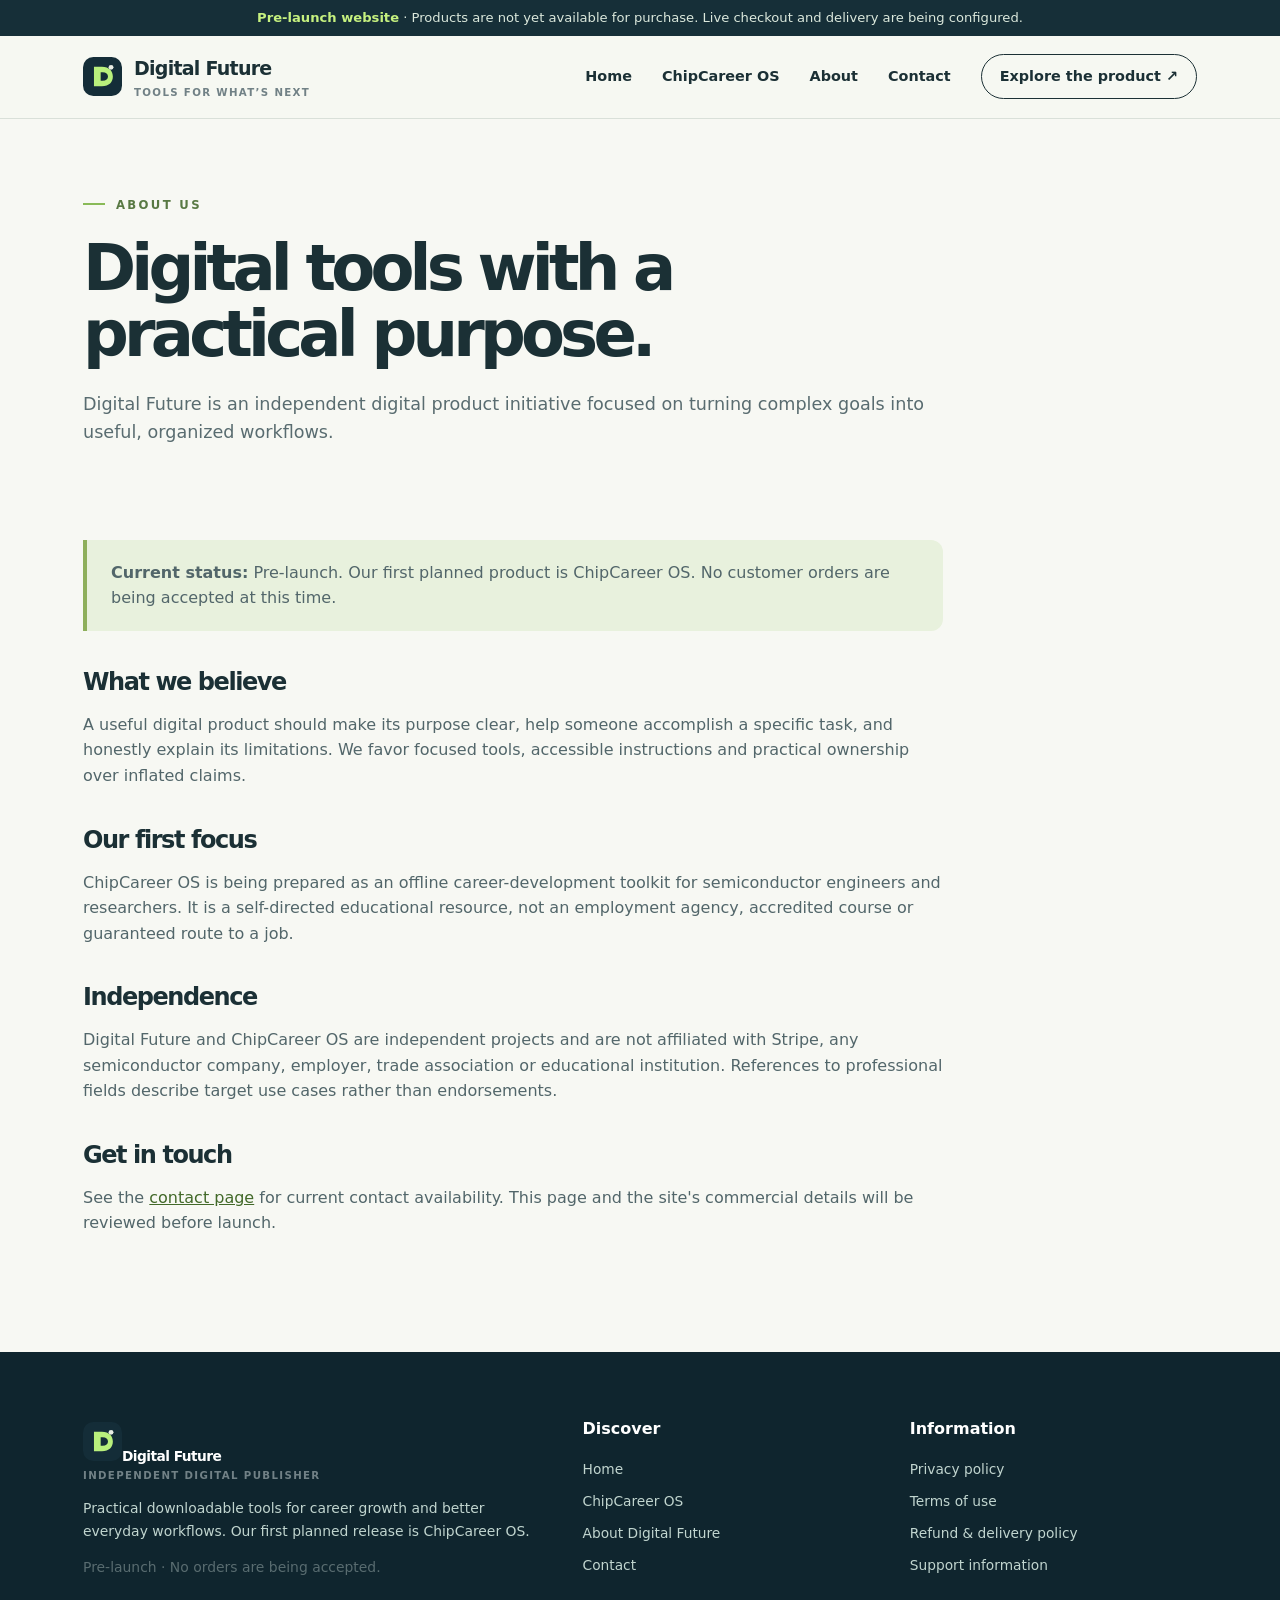
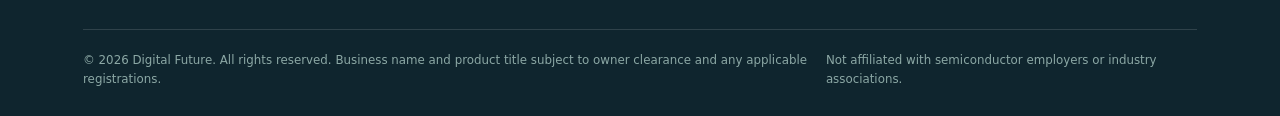
==== about.html @ 2b4f5a39 "Initial Digital Future website" ====
<!doctype html><html lang="en"><head><meta charset="utf-8"><meta name="viewport" content="width=device-width, initial-scale=1"><meta name="theme-color" content="#152f38"><meta name="description" content="Learn about Digital Future, an independent digital product studio creating practical tools for professional growth."><title>About | Digital Future</title><link rel="icon" href="./assets/logo.svg" type="image/svg+xml"><link rel="stylesheet" href="./assets/site.css"></head><body><a class="skip" href="#main">Skip to content</a><div class="notice"><strong>Pre-launch website</strong> · Products are not yet available for purchase. Live checkout and delivery are being configured.</div><div class="navwrap"><div class="container nav"><a href="./index.html" class="logo" aria-label="Digital Future home"><img src="./assets/logo.svg" alt=""><span>Digital Future<small>Tools for what’s next</small></span></a><button class="navtoggle" data-menu aria-expanded="false" aria-controls="navlinks" aria-label="Toggle navigation">☰</button><nav class="links" id="navlinks" aria-label="Main navigation"><a href="./index.html">Home</a><a href="./chipcareer-os.html">ChipCareer OS</a><a href="./about.html">About</a><a href="./contact.html">Contact</a><a class="navaction" href="./chipcareer-os.html">Explore the product ↗</a></nav></div></div><main id="main"><div class="container"><div class="pagehero"><div class="eyebrow">About us</div><h1>Digital tools with a practical purpose.</h1><p>Digital Future is an independent digital product initiative focused on turning complex goals into useful, organized workflows.</p></div><div class="prose"><div class="info"><p><strong>Current status:</strong> Pre-launch. Our first planned product is ChipCareer OS. No customer orders are being accepted at this time.</p></div><h2>What we believe</h2><p>A useful digital product should make its purpose clear, help someone accomplish a specific task, and honestly explain its limitations. We favor focused tools, accessible instructions and practical ownership over inflated claims.</p><h2>Our first focus</h2><p>ChipCareer OS is being prepared as an offline career-development toolkit for semiconductor engineers and researchers. It is a self-directed educational resource, not an employment agency, accredited course or guaranteed route to a job.</p><h2>Independence</h2><p>Digital Future and ChipCareer OS are independent projects and are not affiliated with Stripe, any semiconductor company, employer, trade association or educational institution. References to professional fields describe target use cases rather than endorsements.</p><h2>Get in touch</h2><p>See the <a href="./contact.html">contact page</a> for current contact availability. This page and the site's commercial details will be reviewed before launch.</p></div></div></main><footer class="footer"><div class="container"><div class="footergrid"><div><a href="./index.html" class="logo"><img src="./assets/logo.svg" alt=""><span>Digital Future<small>Independent digital publisher</small></span></a><p>Practical downloadable tools for career growth and better everyday workflows. Our first planned release is ChipCareer OS.</p><p class="micro">Pre-launch · No orders are being accepted.</p></div><div><h4>Discover</h4><a href="./index.html">Home</a><a href="./chipcareer-os.html">ChipCareer OS</a><a href="./about.html">About Digital Future</a><a href="./contact.html">Contact</a></div><div><h4>Information</h4><a href="./privacy.html">Privacy policy</a><a href="./terms.html">Terms of use</a><a href="./refunds.html">Refund & delivery policy</a><a href="./contact.html">Support information</a></div></div><div class="footbottom"><span>© <span data-year>2026</span> Digital Future. All rights reserved. Business name and product title subject to owner clearance and any applicable registrations.</span><span>Not affiliated with semiconductor employers or industry associations.</span></div></div></footer><script src="./assets/site.js" defer></script></body></html>
---- assets/site.css ----
:root{font-family:Inter,ui-sans-serif,system-ui,-apple-system,BlinkMacSystemFont,"Segoe UI",sans-serif;--bg:#f7f8f3;--ink:#1b3035;--sub:#596c70;--line:#d9e0d9;--accent:#c6f17f;--dark:#152f38;--mint:#e6f5dd;--white:#fff;--shadow:0 24px 70px rgba(13,38,41,.10);color:var(--ink);background:var(--bg);font-synthesis:none}
*{box-sizing:border-box}html{scroll-behavior:smooth}body{margin:0;line-height:1.6}a{color:inherit}button{font:inherit}img{max-width:100%;height:auto}.container{max-width:1170px;margin:auto;padding:0 28px}.skip{position:absolute;left:-999px;top:0;background:#fff;color:#123;padding:10px;z-index:10}.skip:focus{left:10px}.notice{background:#162f38;color:#dbe8dc;font-size:.82rem;line-height:1.5;text-align:center;padding:8px 24px}.notice strong{color:var(--accent)}.navwrap{border-bottom:1px solid var(--line);background:rgba(247,248,243,.94)}.nav{display:flex;align-items:center;justify-content:space-between;min-height:82px;gap:20px}.logo{display:flex;align-items:center;gap:12px;text-decoration:none;font-size:1.19rem;font-weight:850;letter-spacing:-.04em;white-space:nowrap}.logo img{width:39px;height:39px}.logo small{display:block;font-size:.64rem;font-weight:650;letter-spacing:.13em;color:#718186;text-transform:uppercase}.links{display:flex;gap:30px;align-items:center}.links a{text-decoration:none;font-size:.9rem;font-weight:650}.links a:hover,.footer a:hover{color:#547a1d}.navaction{border-radius:100px;border:1px solid var(--ink);padding:10px 18px}.navtoggle{display:none;background:transparent;border:0;font-size:1.3rem;cursor:pointer}.eyebrow{text-transform:uppercase;font-size:.73rem;letter-spacing:.2em;font-weight:900;color:#587943}.eyebrow::before{content:'';display:inline-block;width:22px;height:2px;background:#89ba57;margin:0 11px 4px 0}.hero{padding:91px 0 95px;overflow:hidden}.herogrid{display:grid;grid-template-columns:1.04fr .96fr;gap:60px;align-items:center}.hero h1,h1{font-size:clamp(3.2rem,6.1vw,5.65rem);line-height:1.02;letter-spacing:-.075em;font-weight:850;margin:22px 0 23px}.hero h1 .highlight{background:var(--accent);border-radius:12px;padding:0 11px 8px;box-decoration-break:clone}.lead{font-size:1.12rem;line-height:1.85;color:var(--sub);max-width:550px}.actions{display:flex;flex-wrap:wrap;gap:12px;margin:31px 0 22px}.button{display:inline-flex;gap:9px;align-items:center;justify-content:center;text-decoration:none;border-radius:100px;background:var(--ink);color:#fff;padding:14px 24px;font-weight:750;border:1px solid var(--ink);transition:transform .15s,box-shadow .15s;cursor:pointer}.button:hover{transform:translateY(-2px);box-shadow:0 7px 19px #112a3026}.button.secondary{background:transparent;color:var(--ink)}.button.lime{background:var(--accent);color:#102b32;border-color:var(--accent)}.button.disabled{background:#9eaeaa;color:#eef3ec;border-color:#9eaeaa;cursor:not-allowed;pointer-events:none;box-shadow:none}.micro{font-size:.8rem;color:var(--sub)}.micro strong{color:#2c5143}.visual{position:relative;padding:22px 16px 17px;background:#e8eddf;border-radius:28px;border:1px solid #d1d9ce;transform:rotate(-1deg);box-shadow:var(--shadow)}.visual:before{content:'';position:absolute;width:140px;height:140px;border-radius:50%;background:var(--accent);right:-35px;top:-35px;z-index:-1}.visual img{border-radius:12px;border:1px solid #b6cacb;display:block;width:100%;box-shadow:0 12px 24px #25413c22}.visualfoot{display:flex;align-items:center;justify-content:space-between;padding:13px 5px 0;font-size:.72rem;text-transform:uppercase;letter-spacing:.1em;font-weight:850}.pill{display:inline-flex;align-items:center;gap:8px;padding:6px 12px;border:1px solid #b6c9af;background:#eef5e7;border-radius:90px;color:#3a654d;font-size:.75rem;font-weight:750}.dot{width:7px;height:7px;border-radius:50%;background:#699440}.strip{background:#e7edde;border-top:1px solid #d8e2d2;border-bottom:1px solid #d8e2d2}.stripgrid{display:grid;grid-template-columns:repeat(3,1fr);gap:20px;padding:26px 0}.stat{display:flex;gap:13px;align-items:center}.stat b{font-size:1.28rem;letter-spacing:-.05em}.stat span{display:block;font-size:.82rem;color:#63736d}.stat svg{flex:none}.section{padding:105px 0}.section.tight{padding:68px 0}.sectionhead{max-width:680px;margin-bottom:38px}.section h2,h2{font-size:clamp(2.15rem,4vw,3.5rem);line-height:1.12;letter-spacing:-.06em;margin:15px 0}.section p{color:var(--sub)}.cards{display:grid;grid-template-columns:repeat(3,1fr);gap:17px}.card{background:#fff;border:1px solid #e0e5dc;border-radius:22px;padding:30px;min-height:248px;transition:transform .15s}.card:hover{transform:translateY(-3px)}.num{color:#68944d;font-size:.76rem;font-weight:850;letter-spacing:.15em}.card h3{font-size:1.3rem;letter-spacing:-.035em;line-height:1.3}.card p{font-size:.91rem;line-height:1.8}.dark{background:var(--dark);color:#ecf4ec}.dark p,.dark .eyebrow{color:#acc8bd}.twocol{display:grid;grid-template-columns:1fr 1fr;align-items:center;gap:64px}.productbox{background:#21434a;border:1px solid #52736e;border-radius:28px;padding:31px;position:relative;overflow:hidden}.productbox:after{content:'DF';position:absolute;right:-25px;top:-65px;color:#ffffff0b;font-weight:900;font-size:230px;line-height:1}.productbox>*{position:relative;z-index:1}.productbox .pill{background:#ccf08d;color:#24422e}.productbox h3{font-size:2.5rem;letter-spacing:-.055em;line-height:1.12;margin:24px 0 10px}.price{font-size:3.5rem;font-weight:850;letter-spacing:-.07em;margin-top:24px}.price small{font-size:.82rem;letter-spacing:0;font-weight:500;color:#b7ccc1}.bullets{list-style:none;padding:0;margin:22px 0}.bullets li{padding:8px 0;border-bottom:1px solid #ffffff27;color:#d8e7dd}.bullets li:before{content:'✓';color:var(--accent);font-weight:900;margin-right:12px}.mutedpanel{border:1px solid #52736e;border-radius:12px;background:#17373e;padding:13px 16px;color:#d7e4d7;font-size:.84rem}.process{display:grid;grid-template-columns:repeat(3,1fr);gap:18px}.process .card{min-height:215px}.process .card .num{font-size:1.3rem}.faq{max-width:850px}.faq details{border-bottom:1px solid #cfdad1;padding:18px 2px}.faq summary{cursor:pointer;font-weight:750}.faq details p{max-width:720px}.ctaarea{background:var(--accent);border-radius:30px;padding:52px 60px;display:flex;justify-content:space-between;align-items:center;gap:30px}.ctaarea h2{max-width:610px;margin:0}.ctaarea p{color:#37513f}.footer{background:#0f252e;color:#c1d5cf;padding:60px 0 27px}.footergrid{display:grid;grid-template-columns:1.6fr 1fr 1fr;gap:40px}.footer h4{color:#fff;margin:4px 0 16px}.footer a{display:block;color:#c1d5cf;font-size:.86rem;text-decoration:none;margin:10px 0}.footer p{font-size:.87rem}.footer .logo{color:#fff}.footbottom{border-top:1px solid #ffffff22;margin-top:37px;padding-top:21px;display:flex;gap:15px;justify-content:space-between;color:#8ca8a5;font-size:.74rem}.pagehero{padding:77px 0 52px;max-width:860px}.pagehero h1{font-size:clamp(2.8rem,5vw,4.75rem)}.pagehero p{color:var(--sub);font-size:1.1rem}.prose{max-width:860px;padding-bottom:100px}.prose h2{font-size:1.5rem;margin-top:38px}.prose h3{margin-top:28px}.prose p,.prose li{color:#52666a}.prose li{margin:10px 0}.prose a{color:#426929}.info{padding:20px 24px;border-left:4px solid #8eaf5b;background:#e8f1dd;border-radius:0 12px 12px 0;margin:24px 0}.info p{margin:0}.contactcard{border:1px solid #dce3d8;background:#fff;border-radius:20px;padding:25px;margin:22px 0}.placeholder{color:#9b5632;font-weight:800}.kicker{color:#a3bd93;text-transform:uppercase;letter-spacing:.2em;font-size:.75rem;font-weight:850}.prelaunch{border-radius:10px;background:#e4edd9;color:#264138;border:1px solid #c7d7bd;padding:11px 14px;font-size:.83rem}.producthero{padding:72px 0 100px}.producthero h1{font-size:clamp(3rem,5vw,4.5rem)}.producthero .visual{transform:none}.crumb{font-size:.8rem;color:#758781}.crumb a{text-decoration:none}.pagecards{display:grid;grid-template-columns:repeat(2,1fr);gap:16px}.pagecards .card{min-height:200px}a:focus-visible,button:focus-visible,summary:focus-visible{outline:3px solid #699c49;outline-offset:3px}@media(max-width:900px){.links{gap:17px}.herogrid,.twocol{gap:30px}.cards{grid-template-columns:repeat(2,1fr)}}@media(max-width:720px){.container{padding:0 20px}.nav{min-height:70px}.navtoggle{display:block}.links{display:none;position:absolute;z-index:5;left:0;right:0;top:102px;background:var(--bg);padding:24px;box-shadow:var(--shadow);flex-direction:column;align-items:flex-start}.links.open{display:flex}.herogrid,.twocol,.footergrid{grid-template-columns:1fr}.hero{padding:60px 0 70px}.hero h1,h1{font-size:3.25rem}.visual{margin:12px 12px}.section{padding:70px 0}.cards,.process,.stripgrid,.pagecards{grid-template-columns:1fr}.stat{padding:3px}.ctaarea{flex-direction:column;align-items:flex-start;padding:32px}.producthero{padding:48px 0}.footer{padding-top:45px}.footbottom{flex-direction:column}.pagehero{padding:50px 0 25px}.price{font-size:3rem}}@media(prefers-reduced-motion:reduce){*,*:before,*:after{scroll-behavior:auto!important;transition:none!important}}
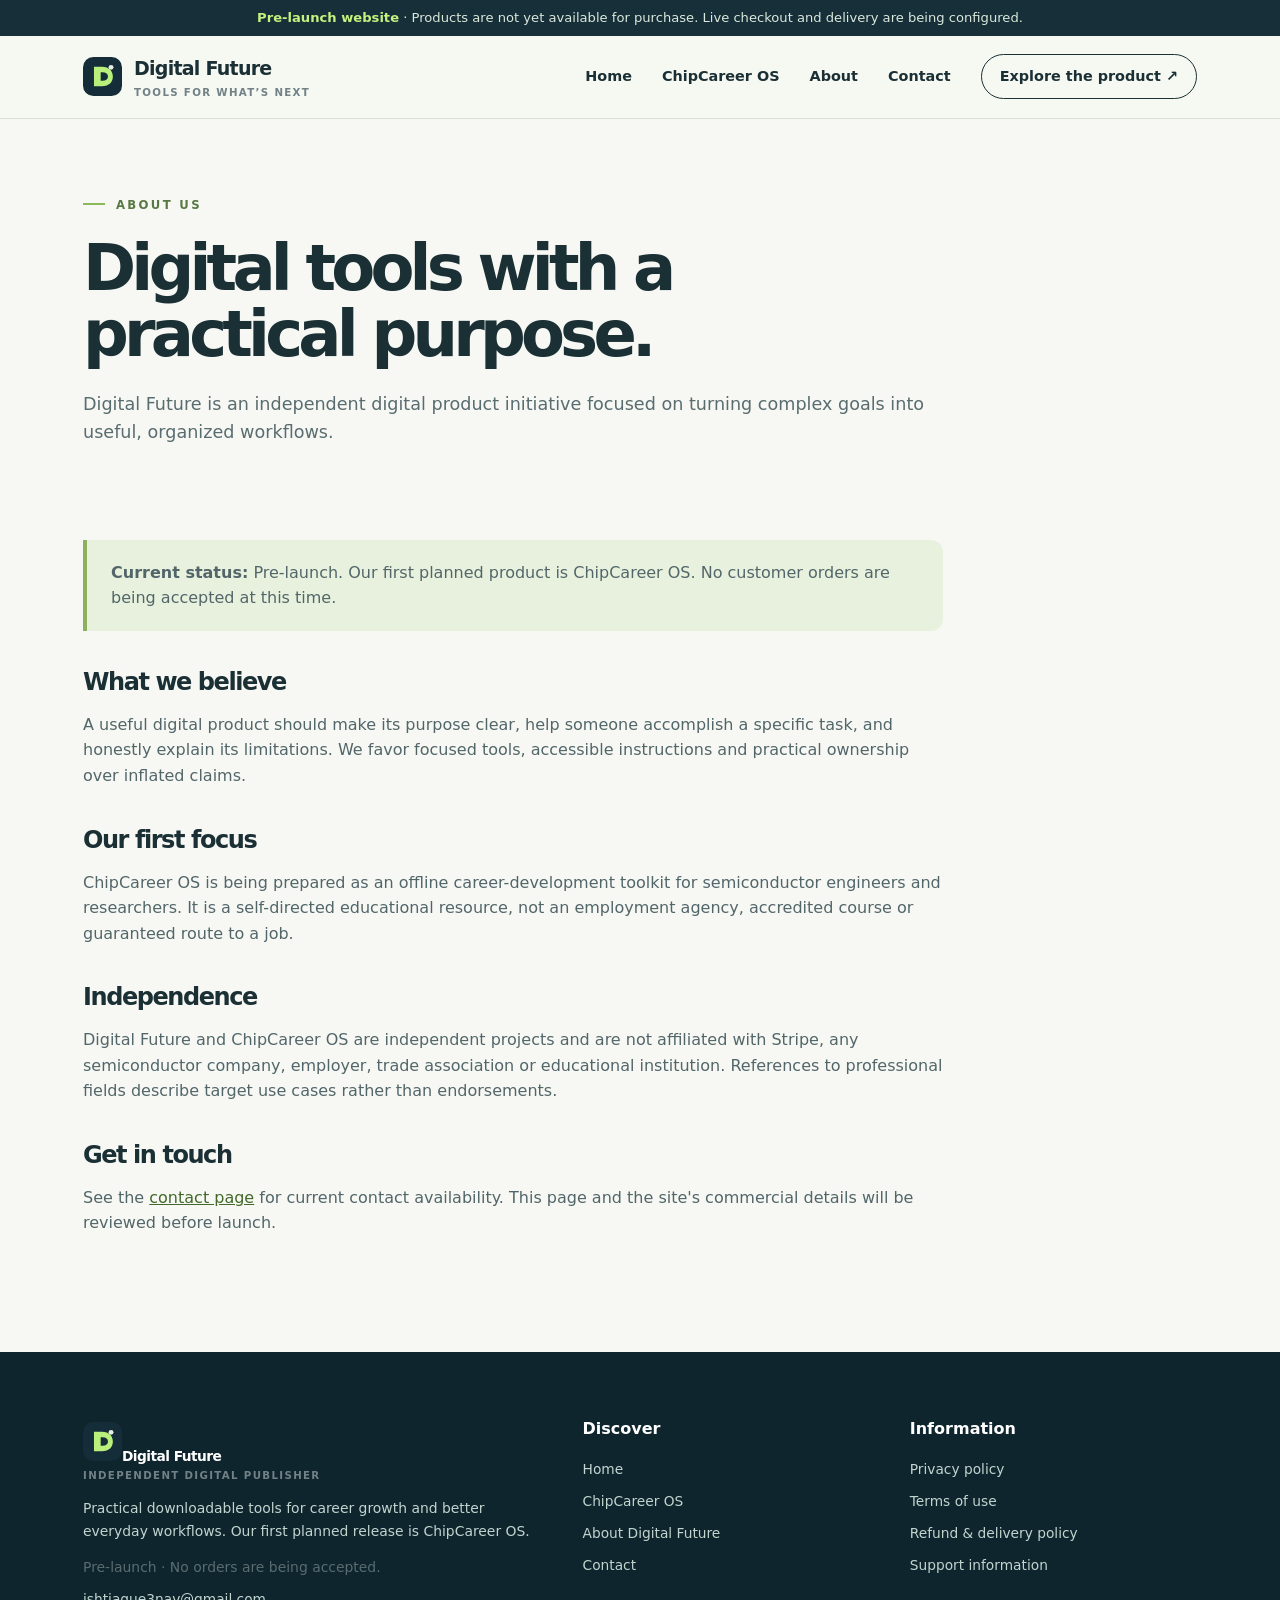
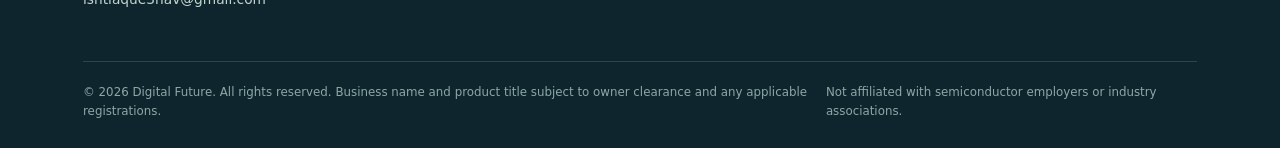
==== commit 93328250: "Add Digital Future support contact and update prelaunch policies" ====
--- a/about.html
+++ b/about.html
@@ -1 +1 @@
-<!doctype html><html lang="en"><head><meta charset="utf-8"><meta name="viewport" content="width=device-width, initial-scale=1"><meta name="theme-color" content="#152f38"><meta name="description" content="Learn about Digital Future, an independent digital product studio creating practical tools for professional growth."><title>About | Digital Future</title><link rel="icon" href="./assets/logo.svg" type="image/svg+xml"><link rel="stylesheet" href="./assets/site.css"></head><body><a class="skip" href="#main">Skip to content</a><div class="notice"><strong>Pre-launch website</strong> · Products are not yet available for purchase. Live checkout and delivery are being configured.</div><div class="navwrap"><div class="container nav"><a href="./index.html" class="logo" aria-label="Digital Future home"><img src="./assets/logo.svg" alt=""><span>Digital Future<small>Tools for what’s next</small></span></a><button class="navtoggle" data-menu aria-expanded="false" aria-controls="navlinks" aria-label="Toggle navigation">☰</button><nav class="links" id="navlinks" aria-label="Main navigation"><a href="./index.html">Home</a><a href="./chipcareer-os.html">ChipCareer OS</a><a href="./about.html">About</a><a href="./contact.html">Contact</a><a class="navaction" href="./chipcareer-os.html">Explore the product ↗</a></nav></div></div><main id="main"><div class="container"><div class="pagehero"><div class="eyebrow">About us</div><h1>Digital tools with a practical purpose.</h1><p>Digital Future is an independent digital product initiative focused on turning complex goals into useful, organized workflows.</p></div><div class="prose"><div class="info"><p><strong>Current status:</strong> Pre-launch. Our first planned product is ChipCareer OS. No customer orders are being accepted at this time.</p></div><h2>What we believe</h2><p>A useful digital product should make its purpose clear, help someone accomplish a specific task, and honestly explain its limitations. We favor focused tools, accessible instructions and practical ownership over inflated claims.</p><h2>Our first focus</h2><p>ChipCareer OS is being prepared as an offline career-development toolkit for semiconductor engineers and researchers. It is a self-directed educational resource, not an employment agency, accredited course or guaranteed route to a job.</p><h2>Independence</h2><p>Digital Future and ChipCareer OS are independent projects and are not affiliated with Stripe, any semiconductor company, employer, trade association or educational institution. References to professional fields describe target use cases rather than endorsements.</p><h2>Get in touch</h2><p>See the <a href="./contact.html">contact page</a> for current contact availability. This page and the site's commercial details will be reviewed before launch.</p></div></div></main><footer class="footer"><div class="container"><div class="footergrid"><div><a href="./index.html" class="logo"><img src="./assets/logo.svg" alt=""><span>Digital Future<small>Independent digital publisher</small></span></a><p>Practical downloadable tools for career growth and better everyday workflows. Our first planned release is ChipCareer OS.</p><p class="micro">Pre-launch · No orders are being accepted.</p></div><div><h4>Discover</h4><a href="./index.html">Home</a><a href="./chipcareer-os.html">ChipCareer OS</a><a href="./about.html">About Digital Future</a><a href="./contact.html">Contact</a></div><div><h4>Information</h4><a href="./privacy.html">Privacy policy</a><a href="./terms.html">Terms of use</a><a href="./refunds.html">Refund & delivery policy</a><a href="./contact.html">Support information</a></div></div><div class="footbottom"><span>© <span data-year>2026</span> Digital Future. All rights reserved. Business name and product title subject to owner clearance and any applicable registrations.</span><span>Not affiliated with semiconductor employers or industry associations.</span></div></div></footer><script src="./assets/site.js" defer></script></body></html>+<!doctype html><html lang="en"><head><meta charset="utf-8"><meta name="viewport" content="width=device-width, initial-scale=1"><meta name="theme-color" content="#152f38"><meta name="description" content="Learn about Digital Future, an independent digital product studio creating practical tools for professional growth."><title>About | Digital Future</title><link rel="icon" href="./assets/logo.svg" type="image/svg+xml"><link rel="stylesheet" href="./assets/site.css"></head><body><a class="skip" href="#main">Skip to content</a><div class="notice"><strong>Pre-launch website</strong> · Products are not yet available for purchase. Live checkout and delivery are being configured.</div><div class="navwrap"><div class="container nav"><a href="./index.html" class="logo" aria-label="Digital Future home"><img src="./assets/logo.svg" alt=""><span>Digital Future<small>Tools for what’s next</small></span></a><button class="navtoggle" data-menu aria-expanded="false" aria-controls="navlinks" aria-label="Toggle navigation">☰</button><nav class="links" id="navlinks" aria-label="Main navigation"><a href="./index.html">Home</a><a href="./chipcareer-os.html">ChipCareer OS</a><a href="./about.html">About</a><a href="./contact.html">Contact</a><a class="navaction" href="./chipcareer-os.html">Explore the product ↗</a></nav></div></div><main id="main"><div class="container"><div class="pagehero"><div class="eyebrow">About us</div><h1>Digital tools with a practical purpose.</h1><p>Digital Future is an independent digital product initiative focused on turning complex goals into useful, organized workflows.</p></div><div class="prose"><div class="info"><p><strong>Current status:</strong> Pre-launch. Our first planned product is ChipCareer OS. No customer orders are being accepted at this time.</p></div><h2>What we believe</h2><p>A useful digital product should make its purpose clear, help someone accomplish a specific task, and honestly explain its limitations. We favor focused tools, accessible instructions and practical ownership over inflated claims.</p><h2>Our first focus</h2><p>ChipCareer OS is being prepared as an offline career-development toolkit for semiconductor engineers and researchers. It is a self-directed educational resource, not an employment agency, accredited course or guaranteed route to a job.</p><h2>Independence</h2><p>Digital Future and ChipCareer OS are independent projects and are not affiliated with Stripe, any semiconductor company, employer, trade association or educational institution. References to professional fields describe target use cases rather than endorsements.</p><h2>Get in touch</h2><p>See the <a href="./contact.html">contact page</a> for current contact availability. This page and the site's commercial details will be reviewed before launch.</p></div></div></main><footer class="footer"><div class="container"><div class="footergrid"><div><a href="./index.html" class="logo"><img src="./assets/logo.svg" alt=""><span>Digital Future<small>Independent digital publisher</small></span></a><p>Practical downloadable tools for career growth and better everyday workflows. Our first planned release is ChipCareer OS.</p><p class="micro">Pre-launch · No orders are being accepted. <a href="mailto:ishtiaque3nav@gmail.com">ishtiaque3nav@gmail.com</a></p></div><div><h4>Discover</h4><a href="./index.html">Home</a><a href="./chipcareer-os.html">ChipCareer OS</a><a href="./about.html">About Digital Future</a><a href="./contact.html">Contact</a></div><div><h4>Information</h4><a href="./privacy.html">Privacy policy</a><a href="./terms.html">Terms of use</a><a href="./refunds.html">Refund & delivery policy</a><a href="./contact.html">Support information</a></div></div><div class="footbottom"><span>© <span data-year>2026</span> Digital Future. All rights reserved. Business name and product title subject to owner clearance and any applicable registrations.</span><span>Not affiliated with semiconductor employers or industry associations.</span></div></div></footer><script src="./assets/site.js" defer></script></body></html>
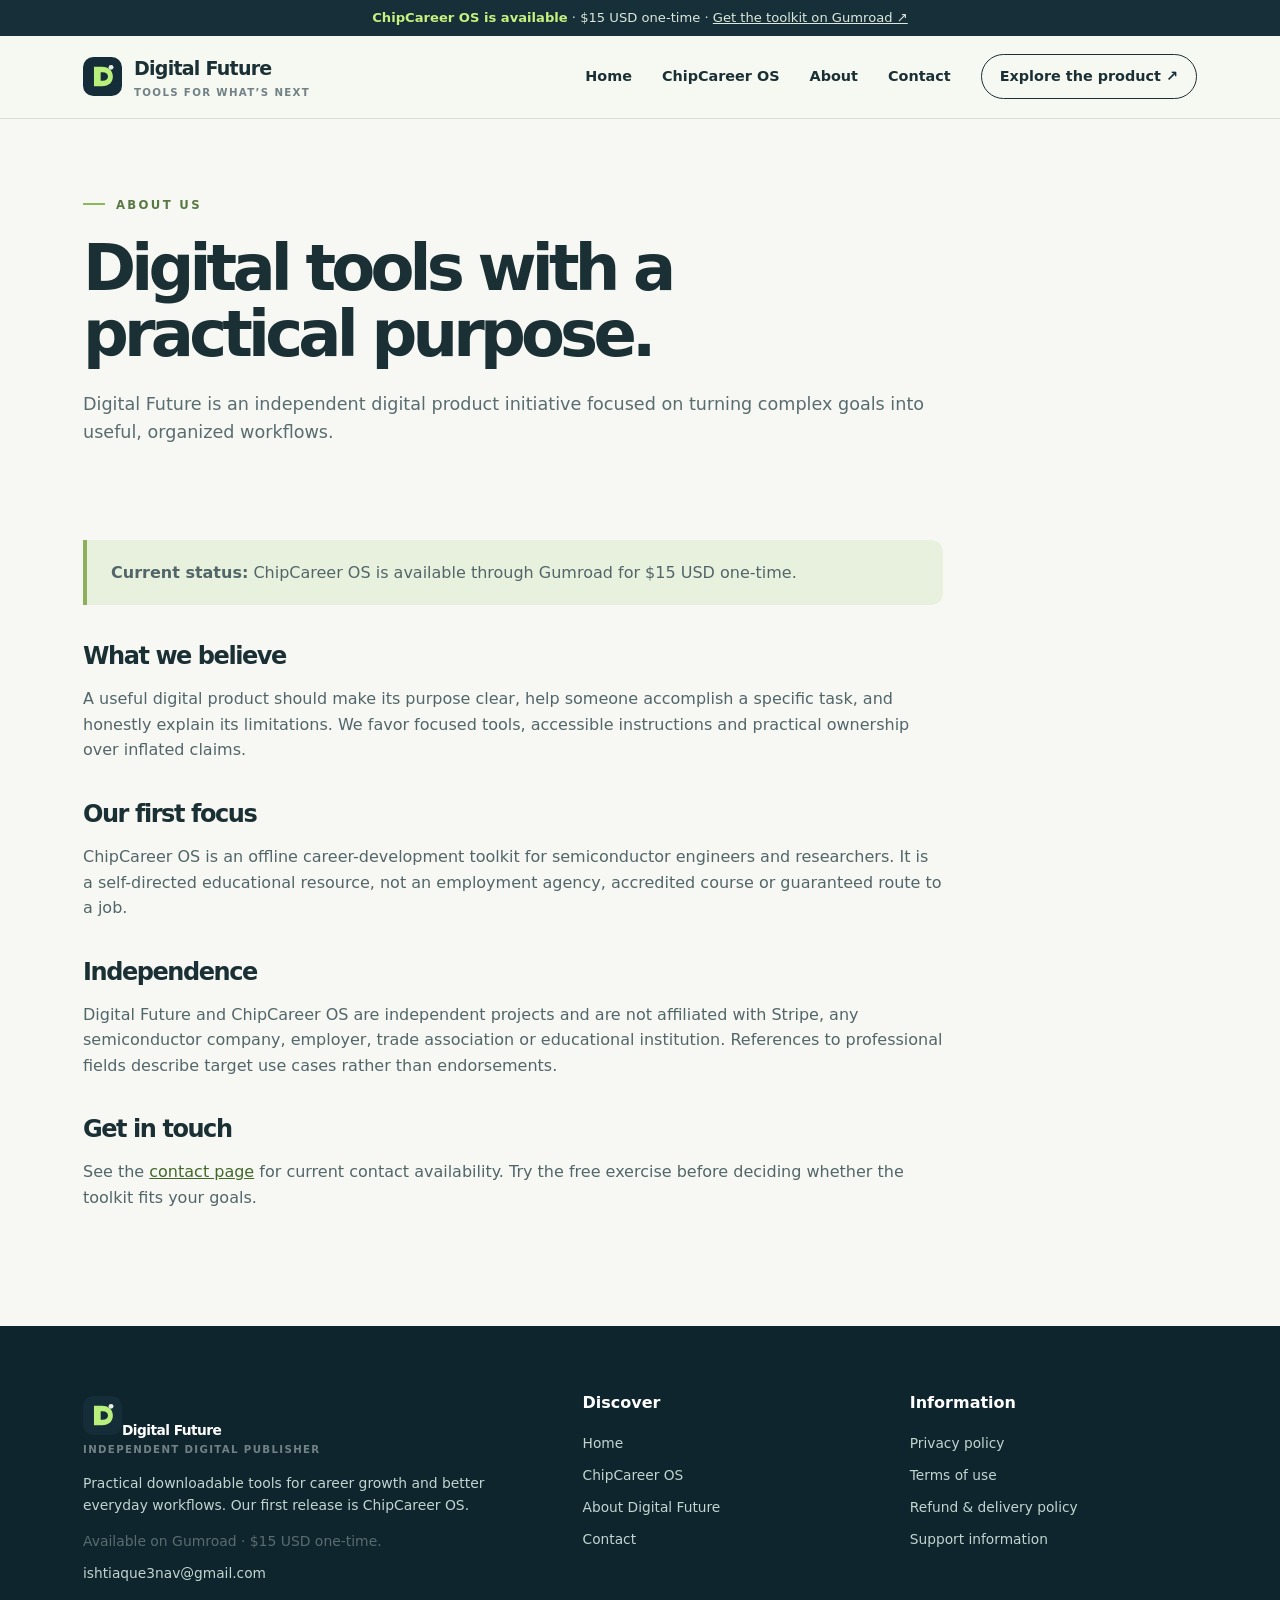
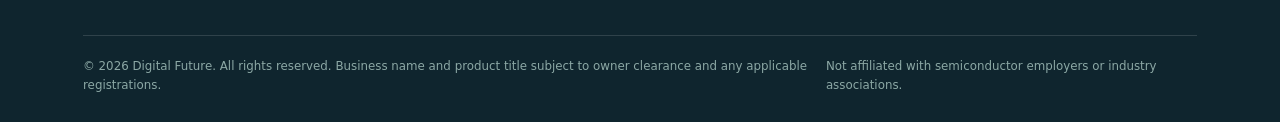
==== commit f78d99d8: "Launch ChipCareer OS with Gumroad delivery and campaign attribution" ====
--- a/about.html
+++ b/about.html
@@ -1 +1 @@
-<!doctype html><html lang="en"><head><meta charset="utf-8"><meta name="viewport" content="width=device-width, initial-scale=1"><meta name="theme-color" content="#152f38"><meta name="description" content="Learn about Digital Future, an independent digital product studio creating practical tools for professional growth."><title>About | Digital Future</title><link rel="icon" href="./assets/logo.svg" type="image/svg+xml"><link rel="stylesheet" href="./assets/site.css"></head><body><a class="skip" href="#main">Skip to content</a><div class="notice"><strong>Pre-launch website</strong> · Products are not yet available for purchase. Live checkout and delivery are being configured.</div><div class="navwrap"><div class="container nav"><a href="./index.html" class="logo" aria-label="Digital Future home"><img src="./assets/logo.svg" alt=""><span>Digital Future<small>Tools for what’s next</small></span></a><button class="navtoggle" data-menu aria-expanded="false" aria-controls="navlinks" aria-label="Toggle navigation">☰</button><nav class="links" id="navlinks" aria-label="Main navigation"><a href="./index.html">Home</a><a href="./chipcareer-os.html">ChipCareer OS</a><a href="./about.html">About</a><a href="./contact.html">Contact</a><a class="navaction" href="./chipcareer-os.html">Explore the product ↗</a></nav></div></div><main id="main"><div class="container"><div class="pagehero"><div class="eyebrow">About us</div><h1>Digital tools with a practical purpose.</h1><p>Digital Future is an independent digital product initiative focused on turning complex goals into useful, organized workflows.</p></div><div class="prose"><div class="info"><p><strong>Current status:</strong> Pre-launch. Our first planned product is ChipCareer OS. No customer orders are being accepted at this time.</p></div><h2>What we believe</h2><p>A useful digital product should make its purpose clear, help someone accomplish a specific task, and honestly explain its limitations. We favor focused tools, accessible instructions and practical ownership over inflated claims.</p><h2>Our first focus</h2><p>ChipCareer OS is being prepared as an offline career-development toolkit for semiconductor engineers and researchers. It is a self-directed educational resource, not an employment agency, accredited course or guaranteed route to a job.</p><h2>Independence</h2><p>Digital Future and ChipCareer OS are independent projects and are not affiliated with Stripe, any semiconductor company, employer, trade association or educational institution. References to professional fields describe target use cases rather than endorsements.</p><h2>Get in touch</h2><p>See the <a href="./contact.html">contact page</a> for current contact availability. This page and the site's commercial details will be reviewed before launch.</p></div></div></main><footer class="footer"><div class="container"><div class="footergrid"><div><a href="./index.html" class="logo"><img src="./assets/logo.svg" alt=""><span>Digital Future<small>Independent digital publisher</small></span></a><p>Practical downloadable tools for career growth and better everyday workflows. Our first planned release is ChipCareer OS.</p><p class="micro">Pre-launch · No orders are being accepted. <a href="mailto:ishtiaque3nav@gmail.com">ishtiaque3nav@gmail.com</a></p></div><div><h4>Discover</h4><a href="./index.html">Home</a><a href="./chipcareer-os.html">ChipCareer OS</a><a href="./about.html">About Digital Future</a><a href="./contact.html">Contact</a></div><div><h4>Information</h4><a href="./privacy.html">Privacy policy</a><a href="./terms.html">Terms of use</a><a href="./refunds.html">Refund & delivery policy</a><a href="./contact.html">Support information</a></div></div><div class="footbottom"><span>© <span data-year>2026</span> Digital Future. All rights reserved. Business name and product title subject to owner clearance and any applicable registrations.</span><span>Not affiliated with semiconductor employers or industry associations.</span></div></div></footer><script src="./assets/site.js" defer></script></body></html>+<!doctype html><html lang="en"><head><meta charset="utf-8"><meta name="viewport" content="width=device-width, initial-scale=1"><meta name="theme-color" content="#152f38"><meta name="description" content="Learn about Digital Future, an independent digital product studio creating practical tools for professional growth."><title>About | Digital Future</title><link rel="icon" href="./assets/logo.svg" type="image/svg+xml"><link rel="stylesheet" href="./assets/site.css"></head><body><a class="skip" href="#main">Skip to content</a><div class="notice"><strong>ChipCareer OS is available</strong> · $15 USD one-time · <a href="https://ishtiaque54.gumroad.com/l/chipcareer-os?utm_source=website&amp;utm_medium=owned&amp;utm_campaign=chipcareer_launch">Get the toolkit on Gumroad ↗</a></div><div class="navwrap"><div class="container nav"><a href="./index.html" class="logo" aria-label="Digital Future home"><img src="./assets/logo.svg" alt=""><span>Digital Future<small>Tools for what’s next</small></span></a><button class="navtoggle" data-menu aria-expanded="false" aria-controls="navlinks" aria-label="Toggle navigation">☰</button><nav class="links" id="navlinks" aria-label="Main navigation"><a href="./index.html">Home</a><a href="./chipcareer-os.html">ChipCareer OS</a><a href="./about.html">About</a><a href="./contact.html">Contact</a><a class="navaction" href="./chipcareer-os.html">Explore the product ↗</a></nav></div></div><main id="main"><div class="container"><div class="pagehero"><div class="eyebrow">About us</div><h1>Digital tools with a practical purpose.</h1><p>Digital Future is an independent digital product initiative focused on turning complex goals into useful, organized workflows.</p></div><div class="prose"><div class="info"><p><strong>Current status:</strong> ChipCareer OS is available through Gumroad for $15 USD one-time.</p></div><h2>What we believe</h2><p>A useful digital product should make its purpose clear, help someone accomplish a specific task, and honestly explain its limitations. We favor focused tools, accessible instructions and practical ownership over inflated claims.</p><h2>Our first focus</h2><p>ChipCareer OS is an offline career-development toolkit for semiconductor engineers and researchers. It is a self-directed educational resource, not an employment agency, accredited course or guaranteed route to a job.</p><h2>Independence</h2><p>Digital Future and ChipCareer OS are independent projects and are not affiliated with Stripe, any semiconductor company, employer, trade association or educational institution. References to professional fields describe target use cases rather than endorsements.</p><h2>Get in touch</h2><p>See the <a href="./contact.html">contact page</a> for current contact availability. Try the free exercise before deciding whether the toolkit fits your goals.</p></div></div></main><footer class="footer"><div class="container"><div class="footergrid"><div><a href="./index.html" class="logo"><img src="./assets/logo.svg" alt=""><span>Digital Future<small>Independent digital publisher</small></span></a><p>Practical downloadable tools for career growth and better everyday workflows. Our first release is ChipCareer OS.</p><p class="micro">Available on Gumroad · $15 USD one-time. <a href="mailto:ishtiaque3nav@gmail.com">ishtiaque3nav@gmail.com</a></p></div><div><h4>Discover</h4><a href="./index.html">Home</a><a href="./chipcareer-os.html">ChipCareer OS</a><a href="./about.html">About Digital Future</a><a href="./contact.html">Contact</a></div><div><h4>Information</h4><a href="./privacy.html">Privacy policy</a><a href="./terms.html">Terms of use</a><a href="./refunds.html">Refund & delivery policy</a><a href="./contact.html">Support information</a></div></div><div class="footbottom"><span>© <span data-year>2026</span> Digital Future. All rights reserved. Business name and product title subject to owner clearance and any applicable registrations.</span><span>Not affiliated with semiconductor employers or industry associations.</span></div></div></footer><script src="./assets/site.js" defer></script></body></html>
